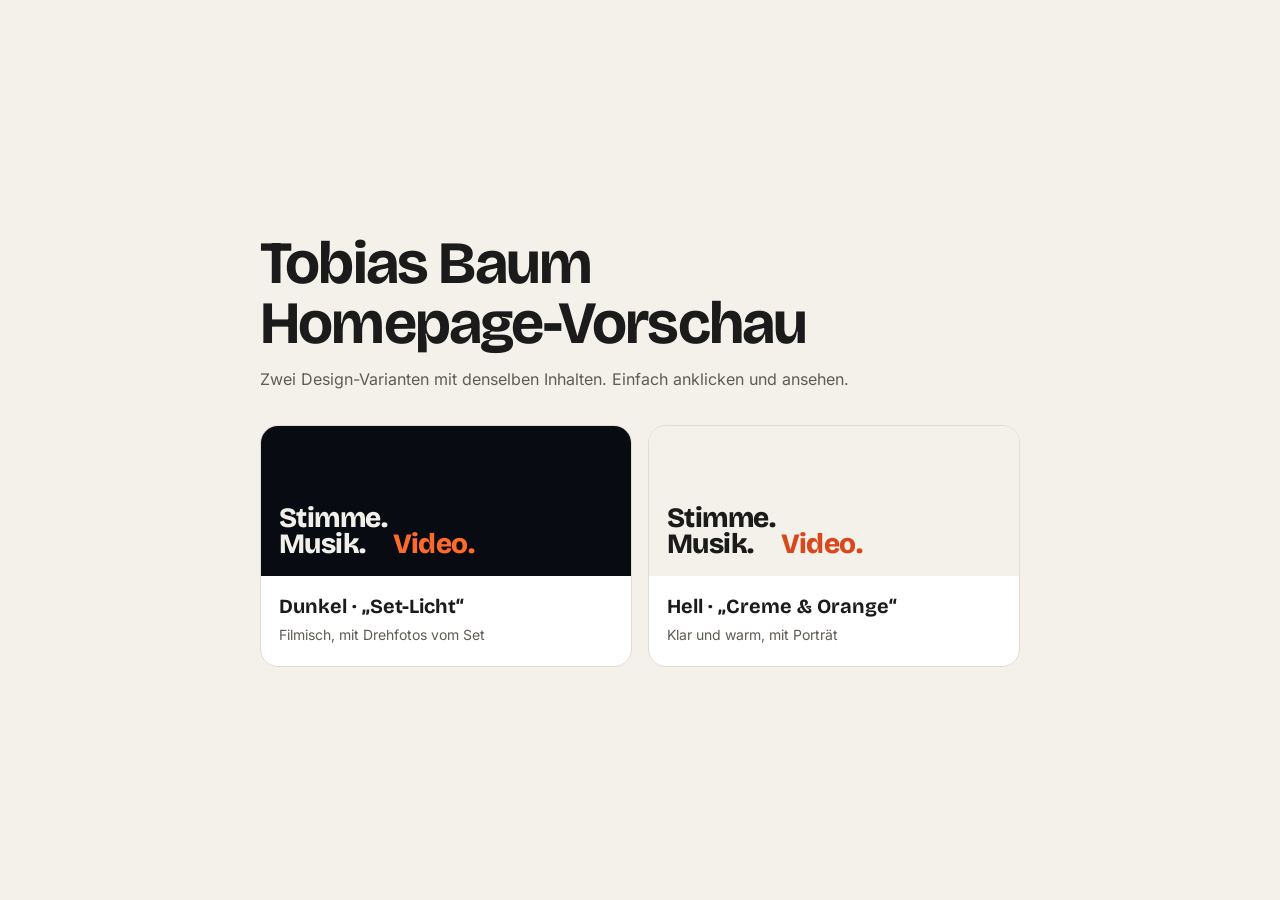
==== index.html @ 0d440654 "Vorschau aktualisiert (10.11.2026 15:32)" ====
<!doctype html>
<html lang="de">
<head>
<meta charset="utf-8">
<meta name="viewport" content="width=device-width, initial-scale=1">
<meta name="robots" content="noindex, nofollow">
<title>Tobias Baum – Vorschau</title>
<link rel="stylesheet" href="hell/fonts/fonts.css">
<style>
  * { box-sizing: border-box; margin: 0; }
  body { min-height: 100vh; display: grid; place-items: center; padding: 32px 16px; background: #F4F1EA; color: #1B1B1B; font: 16px/1.6 Inter, system-ui, sans-serif; }
  main { width: 100%; max-width: 760px; }
  h1 { font-family: "Bricolage Grotesque", sans-serif; font-size: clamp(36px, 7vw, 60px); line-height: 1; letter-spacing: -.03em; }
  p { color: #5F5B55; margin: 14px 0 32px; }
  .grid { display: grid; grid-template-columns: 1fr 1fr; gap: 16px; }
  a { display: block; text-decoration: none; color: inherit; border-radius: 18px; overflow: hidden; border: 1px solid #E2DDD2; background: #fff; transition: transform .15s; }
  a:hover { transform: translateY(-3px); }
  .sw { height: 150px; display: flex; align-items: flex-end; padding: 18px; font-family: "Bricolage Grotesque", sans-serif; font-weight: 800; font-size: 28px; line-height: .95; letter-spacing: -.02em; }
  .b { padding: 14px 18px 18px; }
  .b b { font-family: "Bricolage Grotesque", sans-serif; font-size: 20px; display: block; }
  .b span { font-size: 14px; color: #5F5B55; }
  @media (max-width: 560px) { .grid { grid-template-columns: 1fr; } }
</style>
</head>
<body>
<main>
  <h1>Tobias Baum<br>Homepage-Vorschau</h1>
  <p>Zwei Design-Varianten mit denselben Inhalten. Einfach anklicken und ansehen.</p>
  <div class="grid">
    <a href="dunkel/">
      <div class="sw" style="background:#080B12;color:#F1EFEA">Stimme.<br>Musik. <span style="color:#FF6A2B">&nbsp;Video.</span></div>
      <div class="b"><b>Dunkel · „Set-Licht“</b><span>Filmisch, mit Drehfotos vom Set</span></div>
    </a>
    <a href="hell/">
      <div class="sw" style="background:#F4F1EA;color:#1B1B1B">Stimme.<br>Musik. <span style="color:#D9481C">&nbsp;Video.</span></div>
      <div class="b"><b>Hell · „Creme &amp; Orange“</b><span>Klar und warm, mit Porträt</span></div>
    </a>
  </div>
</main>
</body>
</html>
---- hell/fonts/fonts.css ----
/* Schriften lokal gehostet (DSGVO) – keine Verbindung zu Google beim Seitenaufruf.
   Bricolage Grotesque & Inter: SIL Open Font License 1.1 */

/* Bricolage Grotesque – latin-ext */
@font-face {
  font-family: 'Bricolage Grotesque';
  font-style: normal;
  font-weight: 500 800;
  font-display: swap;
  src: url(bricolage-grotesque-latin-ext.woff2) format('woff2');
  unicode-range: U+0100-02BA, U+02BD-02C5, U+02C7-02CC, U+02CE-02D7, U+02DD-02FF, U+0304, U+0308, U+0329, U+1D00-1DBF, U+1E00-1E9F, U+1EF2-1EFF, U+2020, U+20A0-20AB, U+20AD-20C4, U+2113, U+2C60-2C7F, U+A720-A7FF;
}
/* Bricolage Grotesque – latin */
@font-face {
  font-family: 'Bricolage Grotesque';
  font-style: normal;
  font-weight: 500 800;
  font-display: swap;
  src: url(bricolage-grotesque-latin.woff2) format('woff2');
  unicode-range: U+0000-00FF, U+0131, U+0152-0153, U+02BB-02BC, U+02C6, U+02DA, U+02DC, U+0304, U+0308, U+0329, U+2000-206F, U+20AC, U+2122, U+2191, U+2193, U+2212, U+2215, U+FEFF, U+FFFD;
}
/* Inter – latin-ext */
@font-face {
  font-family: 'Inter';
  font-style: normal;
  font-weight: 400 600;
  font-display: swap;
  src: url(inter-latin-ext.woff2) format('woff2');
  unicode-range: U+0100-02BA, U+02BD-02C5, U+02C7-02CC, U+02CE-02D7, U+02DD-02FF, U+0304, U+0308, U+0329, U+1D00-1DBF, U+1E00-1E9F, U+1EF2-1EFF, U+2020, U+20A0-20AB, U+20AD-20C4, U+2113, U+2C60-2C7F, U+A720-A7FF;
}
/* Inter – latin */
@font-face {
  font-family: 'Inter';
  font-style: normal;
  font-weight: 400 600;
  font-display: swap;
  src: url(inter-latin.woff2) format('woff2');
  unicode-range: U+0000-00FF, U+0131, U+0152-0153, U+02BB-02BC, U+02C6, U+02DA, U+02DC, U+0304, U+0308, U+0329, U+2000-206F, U+20AC, U+2122, U+2191, U+2193, U+2212, U+2215, U+FEFF, U+FFFD;
}
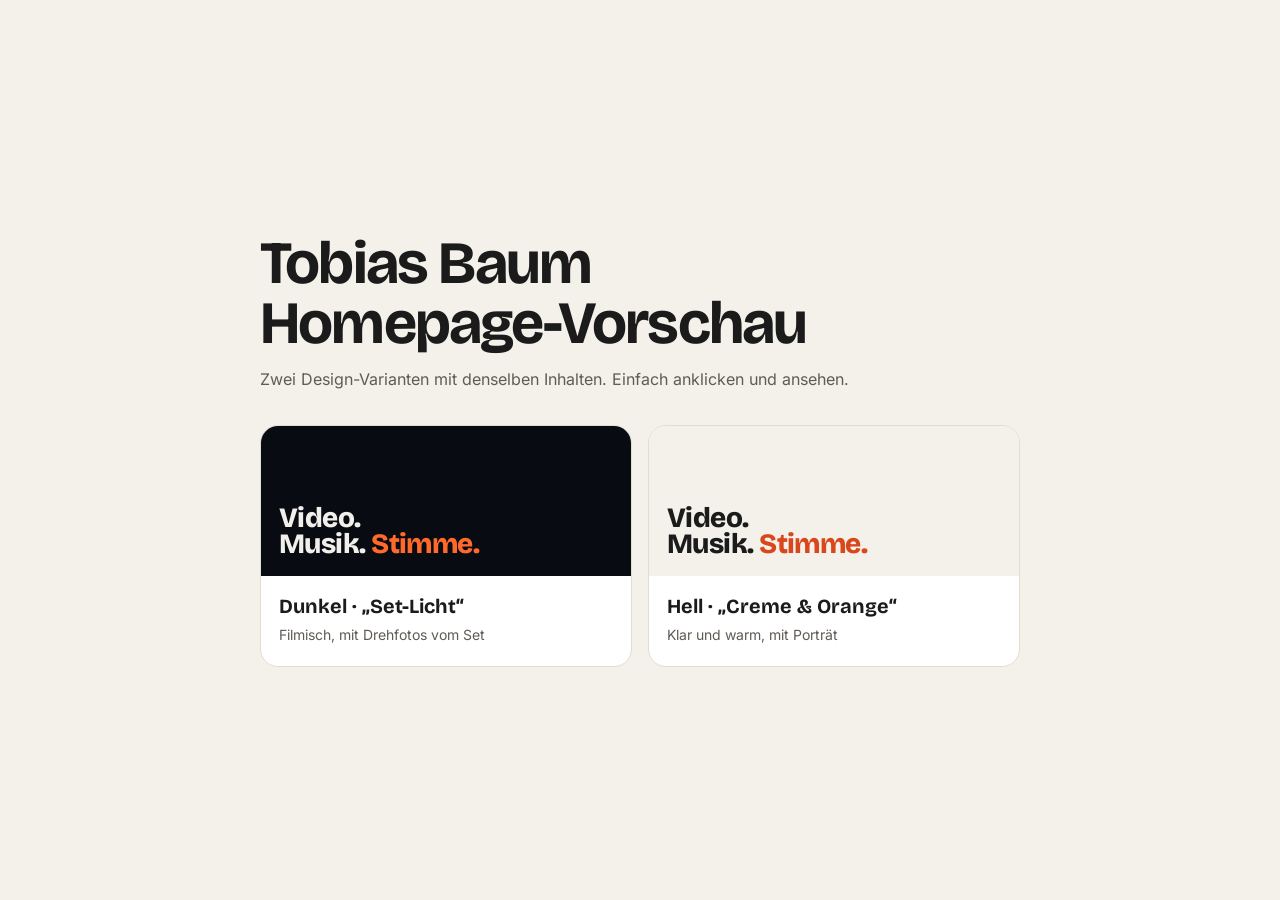
==== commit ccddf7a9: "Vorschau aktualisiert (10.11.2026 21:01)" ====
--- a/index.html
+++ b/index.html
@@ -28,11 +28,11 @@
   <p>Zwei Design-Varianten mit denselben Inhalten. Einfach anklicken und ansehen.</p>
   <div class="grid">
     <a href="dunkel/">
-      <div class="sw" style="background:#080B12;color:#F1EFEA">Stimme.<br>Musik. <span style="color:#FF6A2B">&nbsp;Video.</span></div>
+      <div class="sw" style="background:#080B12;color:#F1EFEA">Video.<br>Musik. <span style="color:#FF6A2B">&nbsp;Stimme.</span></div>
       <div class="b"><b>Dunkel · „Set-Licht“</b><span>Filmisch, mit Drehfotos vom Set</span></div>
     </a>
     <a href="hell/">
-      <div class="sw" style="background:#F4F1EA;color:#1B1B1B">Stimme.<br>Musik. <span style="color:#D9481C">&nbsp;Video.</span></div>
+      <div class="sw" style="background:#F4F1EA;color:#1B1B1B">Video.<br>Musik. <span style="color:#D9481C">&nbsp;Stimme.</span></div>
       <div class="b"><b>Hell · „Creme &amp; Orange“</b><span>Klar und warm, mit Porträt</span></div>
     </a>
   </div>
